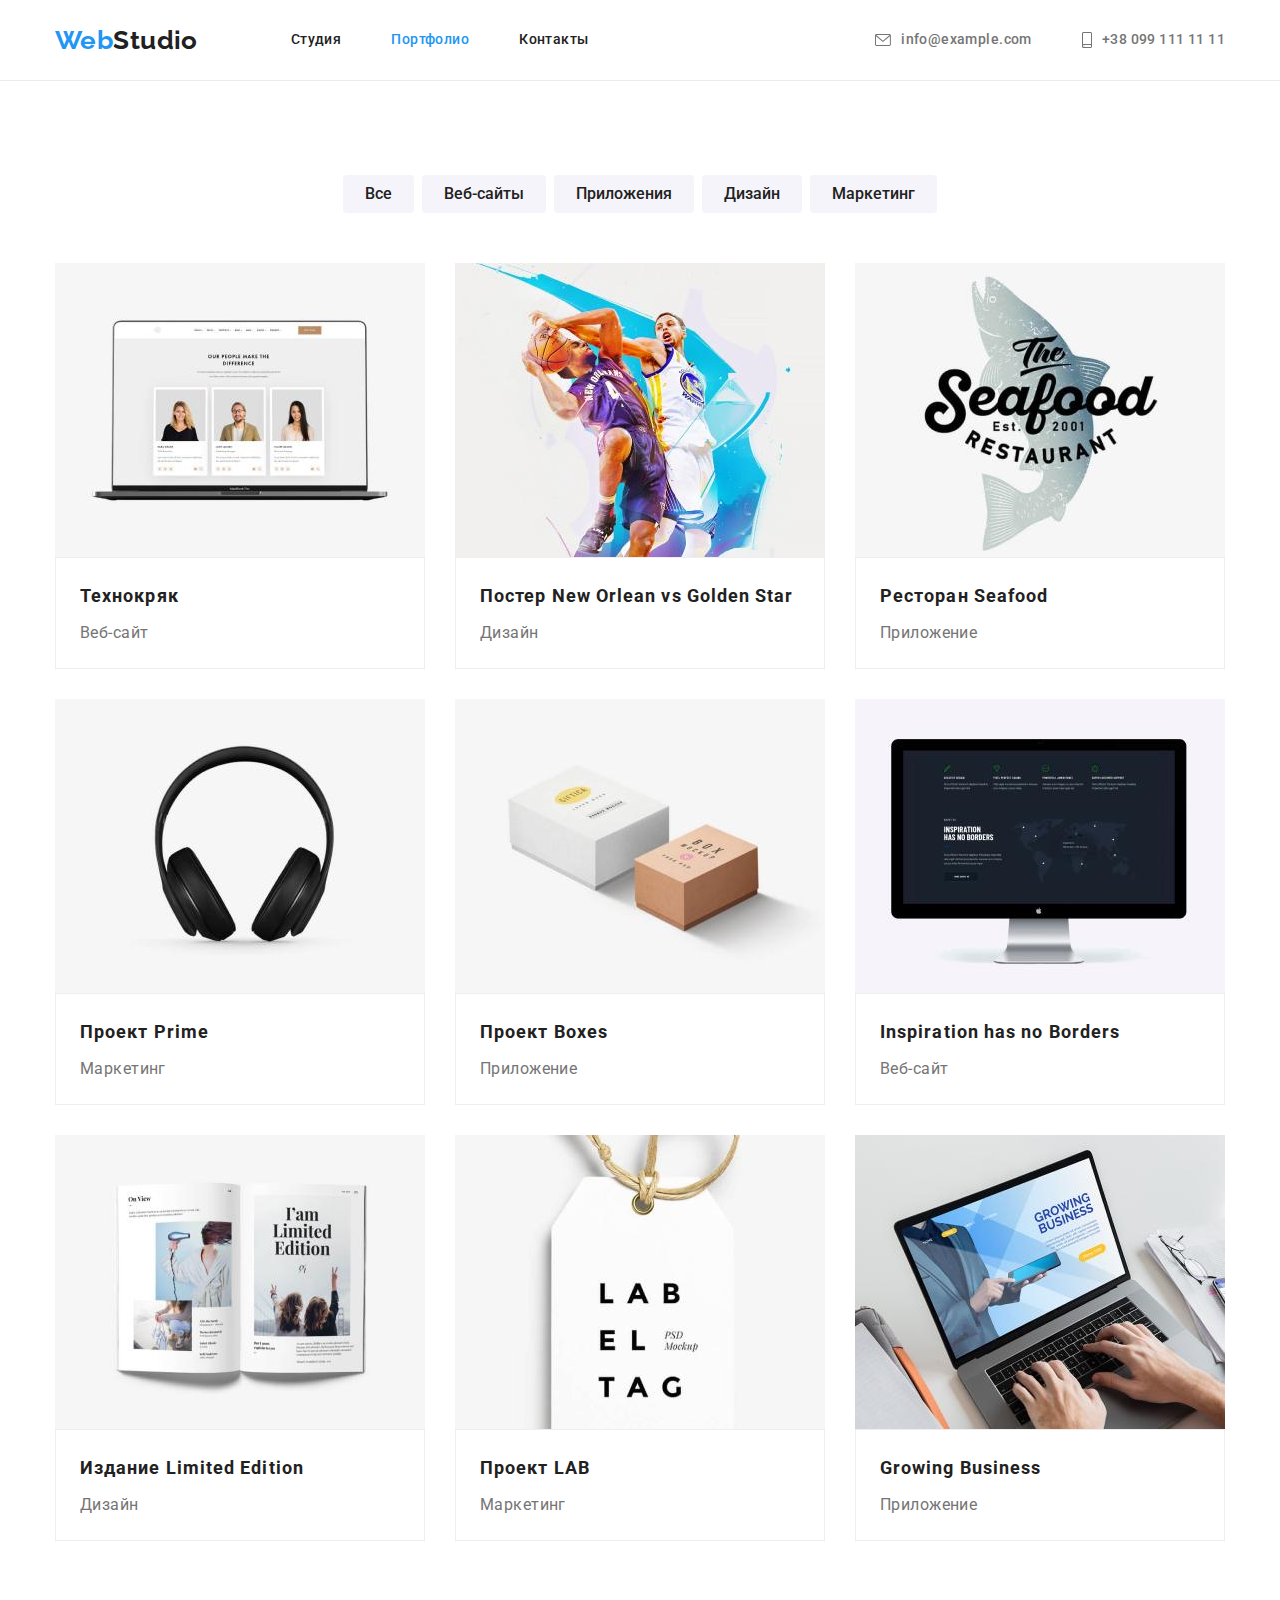
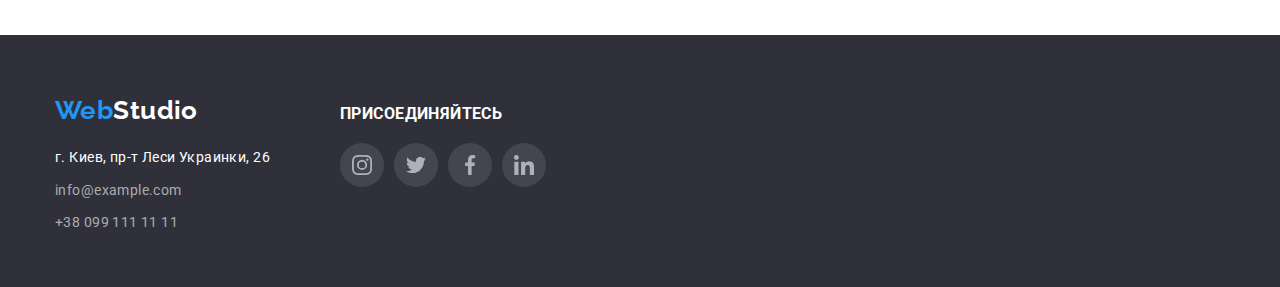
==== portfolio.html @ dc4bdfbe "new files" ====
<!DOCTYPE html>
<html lang="ru">

  <!-- Служебная информация -->

  <head>
    <meta charset="UTF-8">
    <meta http-equiv="X-UA-Compatible" content="IE=edge">
    <meta name="viewport" content="width=device-width, initial-scale=1.0">
    <title>Портфолио</title>
    <link rel="stylesheet" href="https://fonts.googleapis.com/css2?family=Raleway:wght@700&family=Roboto:wght@400;500;700;900&display=swap"/>
    <link rel="stylesheet" href="https://cdnjs.cloudflare.com/ajax/libs/modern-normalize/1.1.0/modern-normalize.min.css"/>
    <link rel="stylesheet" href="./css/styles.css"/>
  </head>

  <!-- Содержание -->

  <body>

  <!-- Шапка сайта -->

    <header class="page-header">
     <div class="container header-container">
          <a class="logo" href="./index.html"><span class="span">Web</span>Studio</a>
      <nav class="main-nav">
        <ul class="sitenav">
          <li class="sitenav-item"><a href="./index.html" class="sitenav-link">Студия</a></li>
          <li class="sitenav-item"><a href="./portfolio.html" class="sitenav-link current">Портфолио</a></li>
          <li class="sitenav-item"><a href="" class="sitenav-link">Контакты</a></li>
        </ul>
      </nav>
        <ul class="contacts">
          <li class="contacts-item"><a href="mailto:info@example.com" class="contacts-link">
            <svg class="icon-envelope" width="16" height="12">
              <use href="./images/symbol-defs.svg#icon-envelope"></use>
            </svg>info@example.com</a>
          </li>
          <li class="contacts-item"><a href="tel:+380991111111" class="contacts-link">
            <svg class="icon-smartphone" width="10" height="16">
              <use href="./images/symbol-defs.svg#icon-smartphone"></use>
            </svg>+38 099 111 11 11</a>
          </li>
        </ul>
     </div>
    </header>

  <!-- Уникальный контент страницы -->

    <main>

  <!-- Меню на странице портфолио.  Наши проекты и описание -->

      
      <section class="section">
        <div class="container">
          <h1 class="section-title visually-hidden">Меню на странице портфолио</h1>
          <ul class="menu-list">
            <li class="menu-item"><button class="menu-btn" type="button" >Все</button></li>
            <li class="menu-item"><button class="menu-btn" type="button" >Веб-сайты</button></li>
            <li class="menu-item"><button class="menu-btn" type="button" >Приложения</button></li>
            <li class="menu-item"><button class="menu-btn" type="button" >Дизайн</button></li>
            <li class="menu-item"><button class="menu-btn" type="button" >Маркетинг</button></li>
          </ul>
          <ul class="project">
            <li class="project-item">
             <a class="project-link" href=""><img src="./images/portfolio/img1.jpg" alt="Технокряк" width="370"/>
               <div class="project-content">
                  <h2 class="project-title">Технокряк</h2>
                  <p class="project-description">Веб-сайт</p>
               </div>               
             </a>
            </li>
            <li class="project-item">
             <a class="project-link" href=""><img src="./images/portfolio/img2.jpg" alt="Постер New Orlean vs Golden Star" width="370"/>
                <div class="project-content">
                  <h2 class="project-title">Постер New Orlean vs Golden Star</h2>
                  <p class="project-description">Дизайн</p>
                </div>        
             </a>
            </li>
            <li class="project-item">
             <a class="project-link" href=""><img src="./images/portfolio/img3.jpg" alt="Ресторан Seafood" width="370"/>
                <div class="project-content">
                  <h2 class="project-title">Ресторан Seafood</h2>
                  <p class="project-description">Приложение</p>
                </div>  
             </a>
            </li>
            <li class="project-item">
             <a class="project-link" href=""><img src="./images/portfolio/img4.jpg" alt="Проект Prime" width="370"/>
                <div class="project-content">
                  <h2 class="project-title">Проект Prime</h2>
                  <p class="project-description">Маркетинг</p>
                </div>
             </a>
            </li>
            <li class="project-item">
             <a class="project-link" href=""><img src="./images/portfolio/img5.jpg" alt="Проект Boxes" width="370"/>
                <div class="project-content">
                  <h2 class="project-title">Проект Boxes</h2>
                  <p class="project-description">Приложение</p>
                </div>
             </a>
            </li>
            <li class="project-item">
             <a class="project-link" href=""><img src="./images/portfolio/img6.jpg" alt="Inspiration has no Borders" width="370"/>
                <div class="project-content">
                  <h2 class="project-title">Inspiration has no Borders</h2>
                  <p class="project-description">Веб-сайт</p>
                </div>
             </a>
            </li>
            <li class="project-item">
             <a class="project-link" href=""><img src="./images/portfolio/img7.jpg" alt="Издание Limited Edition" width="370"/>
                <div class="project-content">
                  <h2 class="project-title">Издание Limited Edition</h2>
                  <p class="project-description">Дизайн</p>
                </div>
             </a>
            </li>
            <li class="project-item">
             <a class="project-link" href=""><img src="./images/portfolio/img8.jpg" alt="Проект LAB" width="370"/>
                <div class="project-content">
                  <h2 class="project-title">Проект LAB</h2>
                  <p class="project-description">Маркетинг</p>
                </div>
             </a>
            </li>
            <li class="project-item">
             <a class="project-link" href=""><img src="./images/portfolio/img9.jpg" alt="Growing Business" width="370"/>
                <div class="project-content">
                  <h2 class="project-title">Growing Business</h2>
                  <p class="project-description">Приложение</p>
                </div>
             </a>
            </li> 
          </ul>
        </div> 
      </section>
    </main>
  
 <!-- Футер -->

 <footer class="footer">

  <div class="container foot">

   <div class="footer-adres">   
      <a class="footer-logo" href="./index.html"><span class="span">Web</span>Studio</a>        
   <address>
    <ul class="contacts-footer">
      <li class="contacts-footer-address">г. Киев, пр-т Леси Украинки, 26<br></li>
      <li class="contacts-footer-item"><a href="mailto:info@example.com" class="contacts-footer-link">info@example.com</a><br></li>
      <li class="contacts-footer-item"><a href="tel:+380991111111" class="contacts-footer-link">+38 099 111 11 11</a></li>
    </ul>
   </address>
   </div>
  
   <div class="social-footer">
    <h3 class="social-footer-title">ПРИСОЕДИНЯЙТЕСЬ</h3>
     <ul class="social">
      <li class="social-footer-item">
       <a class="social-link" href="">
        <svg class="social-icon">
          <use href="./images/symbol-defs.svg#icon-instagram"></use>
        </svg>
       </a>
      </li>
      <li class="social-footer-item">
        <a class="social-link" href="">
         <svg class="social-icon">
           <use href="./images/symbol-defs.svg#icon-twitter"></use>
         </svg>
        </a>
       </li>
       <li class="social-footer-item">
        <a class="social-link" href="">
         <svg class="social-icon">
           <use href="./images/symbol-defs.svg#icon-facebook"></use>
         </svg>
        </a>
       </li>
       <li class="social-footer-item">
        <a class="social-link" href="">
         <svg class="social-icon">
           <use href="./images/symbol-defs.svg#icon-linkedin"></use>
         </svg>
        </a>
       </li>
     </ul>
   </div>
  </div>
</footer>
</body>
</html>
---- css/styles.css ----
/* цвет основного текста #212121 */
/* вторичный цвет текста  #757575; */
/* третий цвет текста  rgba(255, 255, 255, 0.6); */
/* белый #FFFFFF  */
/* акцент #2196F3 */
/* второй цвет фона #2F303A; */

:root {
    --title-text-color: #212121;
    --primary-text-color: #757575;
    --third-text-color: rgba(255, 255, 255, 0.6);
    --accent-color: #2196F3;
    --primary-white-color: #ffffff;
    --second-bgc:#2F303A;
  }

/* Body */

body {
    background-color: var(--primary-white-color);
    color: var(--primary-text-color);
    font-family: Roboto, sans-serif;
    letter-spacing: 0.03em;
    font-size: 14px;
    line-height: 1.14;
  }

a {
    text-decoration: none;
  }  

ul {
    margin: 0;
    padding: 0;
    list-style: none;
  }

h1, h2, h3, h4, p {
    margin: 0;
  }  
  
.container {
    margin-left: auto;
    margin-right: auto;
    padding-right: 15px;
    padding-left: 15px;
    width: 1200px;
    /* outline: 1px solid tomato; */
  }
  
img {
    display: block;
    width: 100%;
    /* max-width: 100%; */
    height: auto;
  } 

.visually-hidden {
    position: absolute;
    width: 1px;
    height: 1px;
    margin: -1px;
    border: 0;
    padding: 0;
    clip: rect(0 0 0 0);
    overflow: hidden;
  }    

/* Logo */

.page-header {
    border-bottom: 1px solid #ECECEC;
  }

.header-container {
    display: flex;
    align-items: center;
  }

.logo {
    display: block;
    color: var(--title-text-color);
    font-family: Raleway, sans-serif;
    font-weight: 700;
    font-size: 26px;
    line-height: 1.19;
  }
  
.logo:hover,
.span {
    color: var(--accent-color);
  }

/* Sitenav */

.main-nav {
    margin-left: 93px;
  }

.sitenav-link {
    color: var(--title-text-color);
    font-weight: 500;
  }

.sitenav-link:hover,
.sitenav-link:focus {
    color: var(--accent-color);
  }

.sitenav-link.current {
    color: var(--accent-color);
  }  

.sitenav {
    display: flex;
  }  

.sitenav-link,
.contacts-link { 
    display: block;   
    padding-top: 32px;
    padding-bottom: 32px;
  }

.sitenav > .sitenav-item:not(:last-child) {
    margin-right: 50px;
  }

/* Contacts header */

.contacts-link {
    display: flex;
    align-items: center;
    color: var(--primary-text-color);
    font-weight: 500; 
  }
  
.contacts-link:hover,
.contacts-link:focus,
.icon-envelope:hover,
.icon-envelope:focus,
.icon-smartphone:hover,
.icon-smartphone:focus {
    color: var(--accent-color);
    fill: var(--accent-color); 
  }

.contacts {
    display: flex;
    margin-left: auto;
  }  

.contacts > .contacts-item:not(:last-child) {
    margin-right: 50px;
  }

.icon-envelope,
.icon-smartphone {
    margin-right: 10px;
    fill: var(--primary-text-color);
  }

/* Hero */

.hero {
    padding: 200px 0;
    text-align: center;
    background: var(--second-bgc);
    margin-left: auto;
    margin-right: auto;
  }

.hero-title {
    margin-bottom: 30px;
    color: #ffffff;
    font-weight: 900;
    font-size: 44px;
    line-height: 1.36;
    letter-spacing: 0.06em;
    margin-left: auto;
    margin-right: auto;
    width: 694px;
    text-transform: uppercase;
  }

.image-hero {
    max-width: 1600px;
    height: 600px;
    background-size: contain;
    background-repeat: no-repeat;
    background-position: center;
    background-image: linear-gradient(
    rgba(47, 48, 58, 0.4),
    rgba(47, 48, 58, 0.4)
    ), 
    url(../images/hero_img.jpg);
  }

/* Hero button */

.hero-button {
    display: inline-block;
    border-radius: 4px;
    padding: 10px 32px;
    min-width: 200px;
    border: 1px solid transparent;
    color: var(--primary-white-color);
    background-color: var(--accent-color);
    font-weight: 700;
    font-size: 16px;
    line-height: 1.87;
    letter-spacing: 0.06em;
    box-shadow: 0px 4px 4px rgba(0, 0, 0, 0.15);
    cursor: pointer;
  }
  
/* Section */

.section {
    padding-top: 94px;
    padding-bottom: 94px;
  }

.section-title {
    margin-bottom: 50px;
    color: var(--title-text-color);
    font-weight: 700;
    font-size: 36px;
    line-height: 1.16;
    text-align: center;
  }

/* Feature и description Особенности компании */

.feature-title {
    margin-top: 30px;
    margin-bottom: 10px;
    color: var(--title-text-color);
    font-weight: 700;
  }  

.feature-description {
    line-height: 1.71;    
  }

.feature {
    display: flex;   
  }   

.feature-item:not(:last-child) {
    margin-right: 30px;    
  }

.feature-fon-icon {
    background-color: #F5F4FA; 
    border-radius: 4px;
    padding-top: 25px;
    padding-bottom: 25px;
    display: flex;
    justify-content: center;
  }

.feature-icon {
    width: 70px;
    height: 70px;
  }

/* Чем мы занимаемся */

.work-section {
    padding-top: 0px;
  }

.list {
    display: flex;  
  }    

.list-item:not(:last-child) {
    margin-right: 30px;
  }

/* Team и job  */ 

.team-content {
    padding-top: 30px;
    padding-bottom: 30px;
    background-color: #ffffff;
    text-align: center;
  }  

.team-title {
    margin-bottom: 10px;
    color: var(--title-text-color);
    font-weight: 500;
    font-size: 16px;
    line-height: 1.18; 
  }

.job-description {
    font-weight: 400;
    font-size: 16px;
    line-height: 1.18;
  } 

.section-team {
    background-color: #F5F4FA;    
    max-width: 1600px;
    height: 708px;
    background-size: contain;
    background-repeat: no-repeat;
    background-position: center;
    margin-left: auto;
    margin-right: auto;
  }  

.team {
    display: flex;
  }  

.team-item { 
    box-shadow: 0px 1px 3px rgba(0, 0, 0, 0.12), 0px 1px 1px rgba(0, 0, 0, 0.14), 0px 2px 1px rgba(0, 0, 0, 0.2);
    border-radius: 0px 0px 4px 4px;
  }

.team-item:not(:last-child) {
    margin-right: 30px;
  }

.social-team {
    display: flex;
    justify-content: space-between;
    padding: 0px 32px 30px 32px;
  }

.social-link:hover, 
.social-link:focus,
.social-icon:hover, 
.social-icon:focus {
    fill: #ffffff; 
    background-color: var(--accent-color);
  }

.social-link {
    width: 44px;
    height: 44px;
    border-radius: 50%;
    border: none;
    display: flex;
    justify-content: center;
    align-items: center;
    background-color: rgba(255, 255, 255, 0.1);
  }

.social-icon {
    width: 20px;
    height: 20px;
    fill: #afb1b8;
  }

/* Clients */

.clients {
    display: flex;
  }
  
.clients-item:not(:last-child) {
    margin-right: 30px;
  }

.clients-link:hover,
.clients-link:focus {
    border: 1px solid var(--accent-color); 
  }

.clients-link {
    display: block;
    padding: 16px 32px; 
    width: 170px;
    border: 1px solid #AFB1B8; 
    border-radius: 4px;
  }

.clients-icon:hover,
.clients-icon:focus {
    fill: var(--accent-color); 
  } 

.clients-icon {
    width: 106px;
    height: 60px;
    fill: #afb1b8;
  }
  
/* Footer */

.footer {
    max-width: 1600px;
    height: 252px;
    background-size: contain;
    background-repeat: no-repeat;
    background-position: center;
    margin-left: auto;
    margin-right: auto;
    padding: 60px 0;
    background: var(--second-bgc);    
  }

.footer-logo {
    display: inline-block;
    margin-bottom: 20px; 
    color: var(--primary-white-color);
    font-family: Raleway, sans-serif;
    font-weight: 700;
    font-size: 26px;
    line-height: 1.19;        
  }

.contacts-footer-address {
    color: var(--primary-white-color);
    line-height: 1.71;
    font-style: normal; 
  } 

.contacts-footer-link {
    color: var(--third-text-color);
    line-height: 1.71;
    font-style: normal;
  }
  
.contacts-footer-item {
    margin-top: 9px;
  }

.social {
    display: flex;
  }

.foot {
    display: flex;
    align-items: baseline;  
  }

.social-footer {
    margin-left: 70px;
  }

.social-footer-title {
    color: var(--primary-white-color);
    font-weight: 700;
    margin-bottom: 20px;
  } 

.social-footer-item:not(:last-child) {
    margin-right: 10px;
  }

/* Portfolio page */

/* Меню на странице портфолио */ 

.menu-list {
    display: flex;
    justify-content: center;
    margin-bottom: 50px;
  }

.menu-item:not(:last-child) {
    margin-right: 8px;
  }

.menu-btn {
    color: var(--title-text-color);
    background-color:#F5F4FA;
    border: transparent;
    font-weight: 500;
    font-size: 16px;
    line-height: 1.62;
    text-align: center;
    cursor: pointer;
    border-radius: 4px;
    padding: 6px 22px; 
  }
  
.menu-btn:hover,
.menu-btn:focus {
    color: var(--primary-white-color);
    background-color: var(--accent-color);
  }
  
/* Наши проекты и описание */ 

.project-title {
   color: var(--title-text-color);
   font-weight: 700;
   font-size: 18px;
   line-height: 2.0;
   letter-spacing: 0.06em;
   margin-bottom: 4px; 
  }

.project-description {
   color: var(--primary-text-color);
   font-weight: 400;
   font-size: 16px;
   line-height: 1.87;
  }

.project {
   display: flex;
   flex-wrap: wrap;   
  }   

.project-item {
   margin-right: 30px;
   margin-bottom: 30px;
  }

.project-link {
   display: block;
  }

.project-item:nth-child(3n) {
   margin-right: 0px;
  }  

.project-item:nth-last-child(-n + 3) {  
   margin-bottom: 0px;
  }  

.project-content {
   padding: 20px 24px;
   background: #ffffff;
   border: 1px solid #eeeeee;  
  }

.project-link:hover,
.project-link:focus {
   box-shadow: 0px 1px 1px rgba(0, 0, 0, 0.12), 0px 4px 4px rgba(0, 0, 0, 0.06), 1px 4px 6px rgba(0, 0, 0, 0.16);
  }
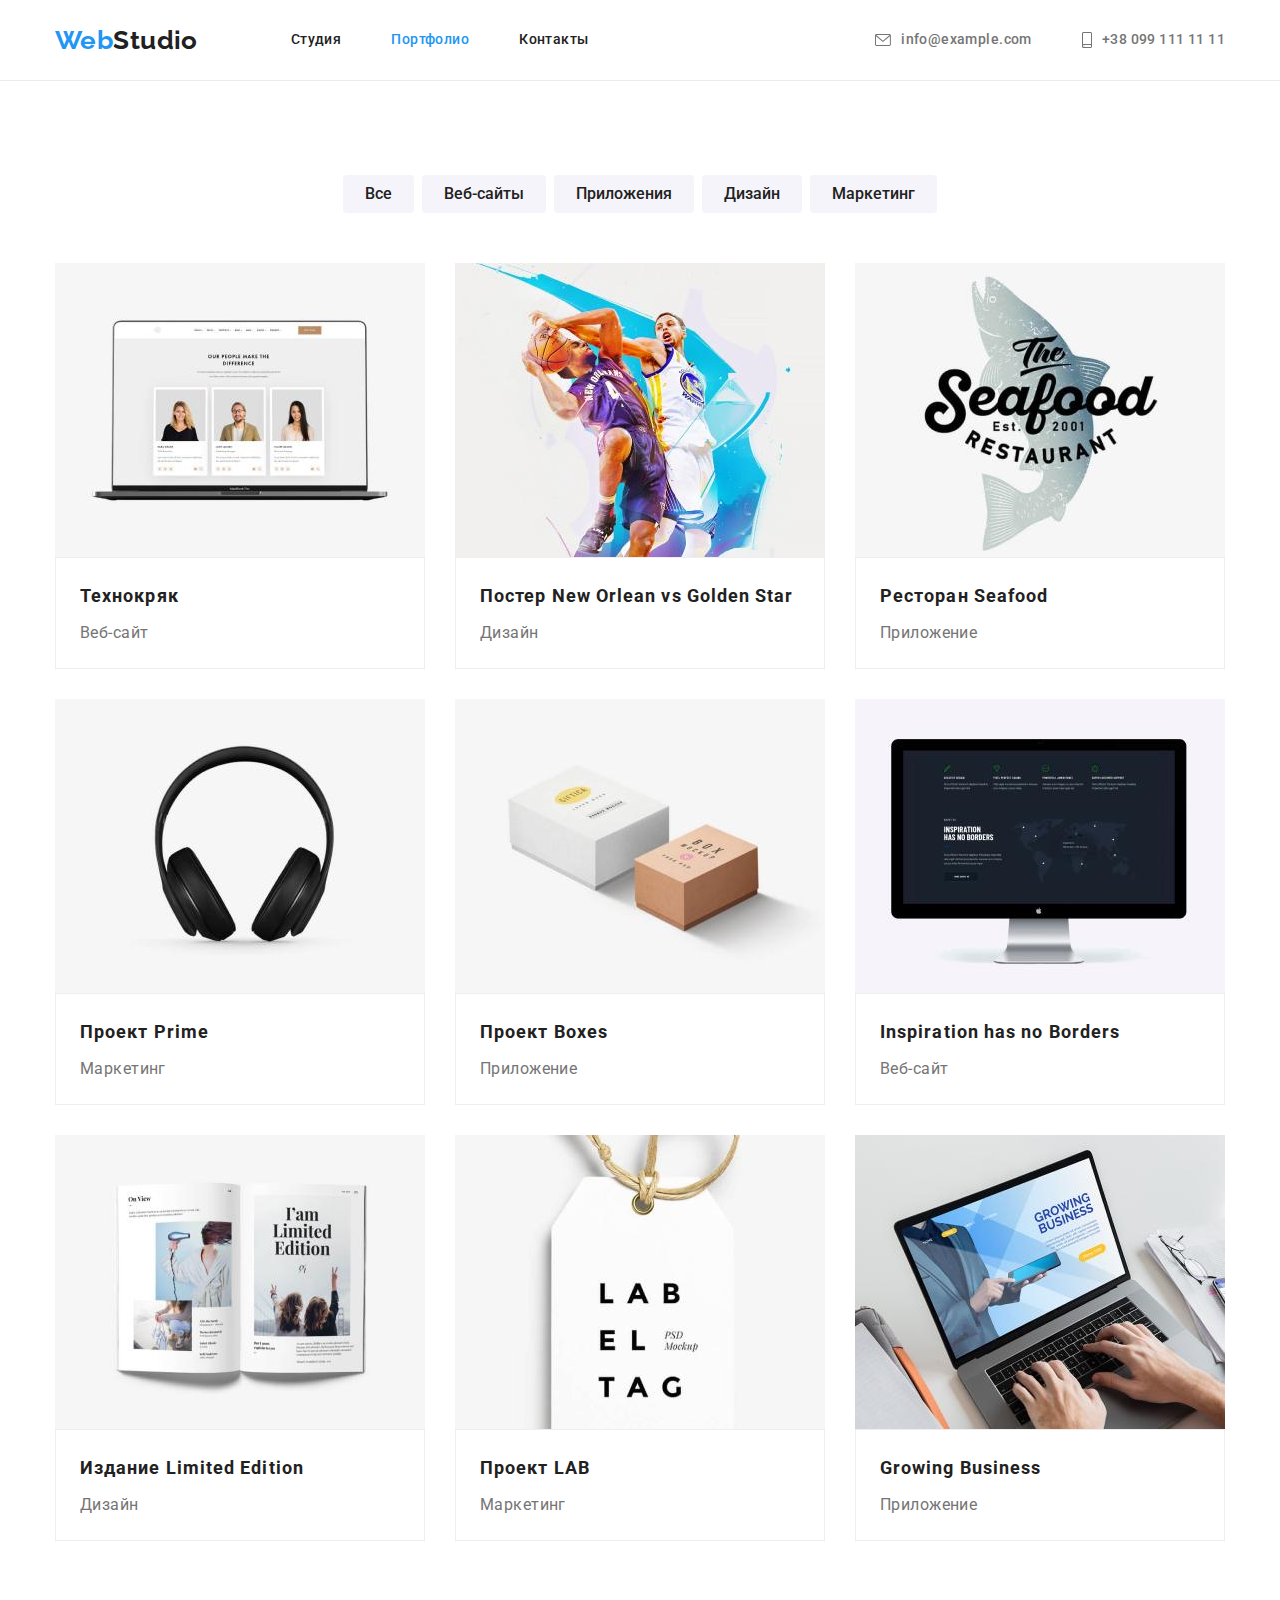
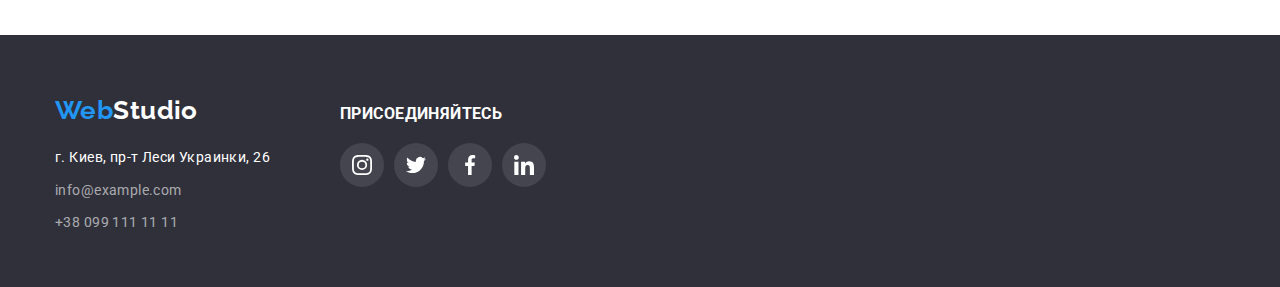
==== commit 2649fbf6: "fix hover link-icon and other item" ====
--- a/portfolio.html
+++ b/portfolio.html
@@ -31,12 +31,12 @@
       </nav>
         <ul class="contacts">
           <li class="contacts-item"><a href="mailto:info@example.com" class="contacts-link">
-            <svg class="icon-envelope" width="16" height="12">
+            <svg class="contacts-icon" width="16" height="12">
               <use href="./images/symbol-defs.svg#icon-envelope"></use>
             </svg>info@example.com</a>
           </li>
           <li class="contacts-item"><a href="tel:+380991111111" class="contacts-link">
-            <svg class="icon-smartphone" width="10" height="16">
+            <svg class="contacts-icon" width="10" height="16">
               <use href="./images/symbol-defs.svg#icon-smartphone"></use>
             </svg>+38 099 111 11 11</a>
           </li>
@@ -161,28 +161,28 @@
      <ul class="social">
       <li class="social-footer-item">
        <a class="social-link" href="">
-        <svg class="social-icon">
+        <svg class="social-footer-icon">
           <use href="./images/symbol-defs.svg#icon-instagram"></use>
         </svg>
        </a>
       </li>
       <li class="social-footer-item">
         <a class="social-link" href="">
-         <svg class="social-icon">
+         <svg class="social-footer-icon">
            <use href="./images/symbol-defs.svg#icon-twitter"></use>
          </svg>
         </a>
        </li>
        <li class="social-footer-item">
         <a class="social-link" href="">
-         <svg class="social-icon">
+         <svg class="social-footer-icon">
            <use href="./images/symbol-defs.svg#icon-facebook"></use>
          </svg>
         </a>
        </li>
        <li class="social-footer-item">
         <a class="social-link" href="">
-         <svg class="social-icon">
+         <svg class="social-footer-icon">
            <use href="./images/symbol-defs.svg#icon-linkedin"></use>
          </svg>
         </a>
--- a/css/styles.css
+++ b/css/styles.css
@@ -136,12 +136,12 @@
   }
   
 .contacts-link:hover,
-.contacts-link:focus,
-.icon-envelope:hover,
-.icon-envelope:focus,
-.icon-smartphone:hover,
-.icon-smartphone:focus {
-    color: var(--accent-color);
+.contacts-link:focus {
+    color: var(--accent-color); 
+  } 
+
+.contacts-link:hover .contacts-icon,
+.contacts-link:focus .contacts-icon {
     fill: var(--accent-color); 
   }
 
@@ -154,10 +154,9 @@
     margin-right: 50px;
   }
 
-.icon-envelope,
-.icon-smartphone {
+.contacts-icon {
     margin-right: 10px;
-    fill: var(--primary-text-color);
+    fill: var(--primary-text-color);  
   }
 
 /* Hero */
@@ -186,7 +185,7 @@
 .image-hero {
     max-width: 1600px;
     height: 600px;
-    background-size: contain;
+    background-size: cover;
     background-repeat: no-repeat;
     background-position: center;
     background-image: linear-gradient(
@@ -297,6 +296,7 @@
   }
 
 .job-description {
+    margin-bottom: 16px;
     font-weight: 400;
     font-size: 16px;
     line-height: 1.18;
@@ -305,10 +305,6 @@
 .section-team {
     background-color: #F5F4FA;    
     max-width: 1600px;
-    height: 708px;
-    background-size: contain;
-    background-repeat: no-repeat;
-    background-position: center;
     margin-left: auto;
     margin-right: auto;
   }  
@@ -328,16 +324,21 @@
 
 .social-team {
     display: flex;
-    justify-content: space-between;
-    padding: 0px 32px 30px 32px;
+    justify-content: center;
+  }
+
+.social-link-icon:not(:last-child) {
+    margin-right: 10px;
   }
 
 .social-link:hover, 
-.social-link:focus,
-.social-icon:hover, 
-.social-icon:focus {
-    fill: #ffffff; 
+.social-link:focus { 
     background-color: var(--accent-color);
+  }
+
+.social-link:hover .social-icon,
+.social-link:focus .social-icon { 
+    fill: var(--primary-white-color);
   }
 
 .social-link {
@@ -380,8 +381,8 @@
     border-radius: 4px;
   }
 
-.clients-icon:hover,
-.clients-icon:focus {
+.clients-link:hover .clients-icon, 
+.clients-link:hover .clients-icon {
     fill: var(--accent-color); 
   } 
 
@@ -420,6 +421,12 @@
     line-height: 1.71;
     font-style: normal; 
   } 
+
+.social-footer-icon {
+    width: 20px;
+    height: 20px;
+    fill: var(--primary-white-color);
+   }
 
 .contacts-footer-link {
     color: var(--third-text-color);
@@ -485,6 +492,7 @@
 .menu-btn:focus {
     color: var(--primary-white-color);
     background-color: var(--accent-color);
+    box-shadow: 0px 3px 1px rgba(0, 0, 0, 0.1), 0px 1px 2px rgba(0, 0, 0, 0.08), 0px 2px 2px rgba(0, 0, 0, 0.12);
   }
   
 /* Наши проекты и описание */ 
